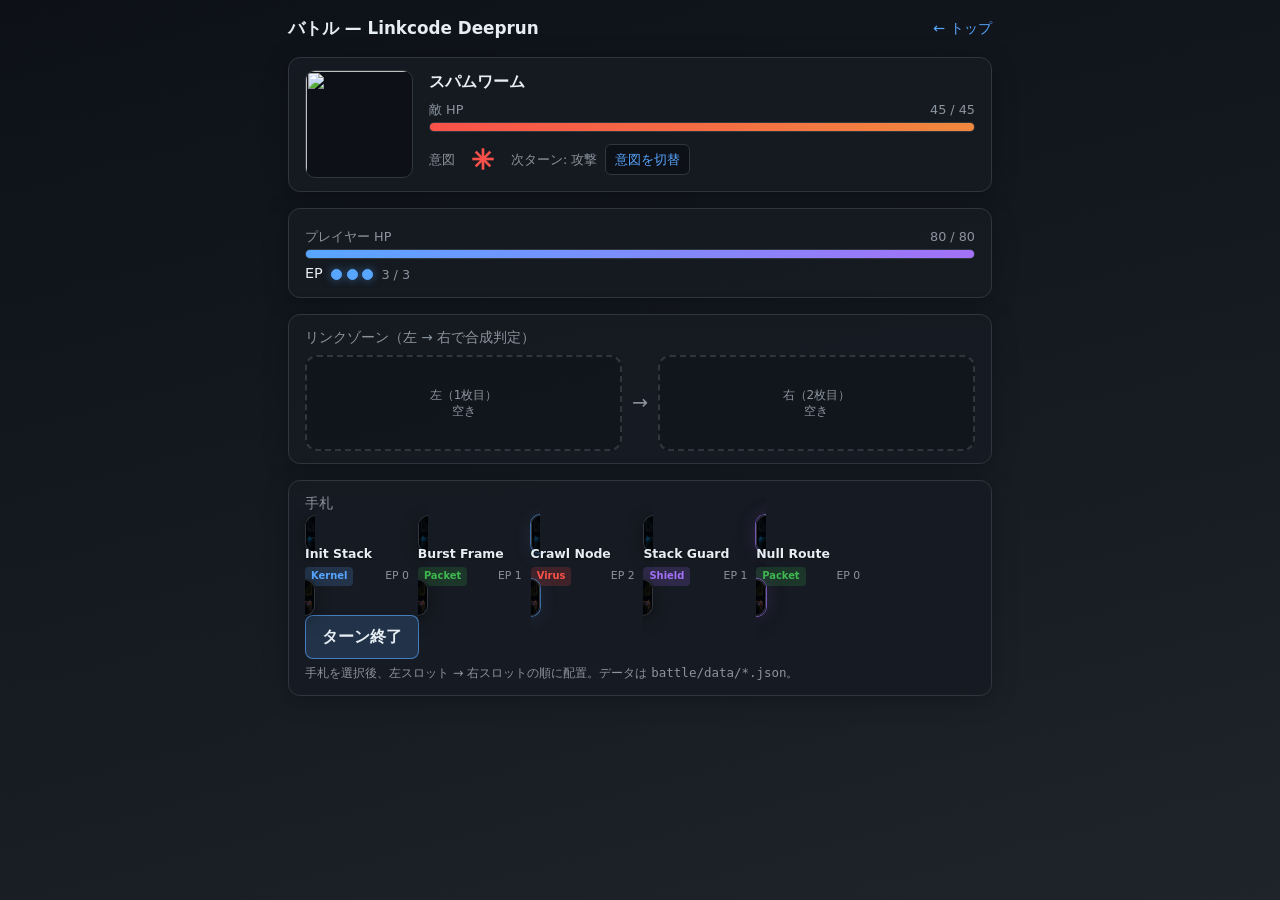
==== battle/index.html @ 56c7a903 "feat(battle): production battle scene, JSON data, asset signoff doc Co-authored-by: Cursor <cursorag" ====
<!DOCTYPE html>
<html lang="ja">
<head>
  <meta charset="UTF-8">
  <meta name="viewport" content="width=device-width, initial-scale=1.0">
  <meta name="description" content="Linkcode Deeprun — バトル（本番UI）">
  <title>バトル — Linkcode Deeprun</title>
  <link rel="stylesheet" href="battle.css">
</head>
<body class="battle-app">
  <div class="battle-shell">
    <header class="battle-head">
      <h1>バトル — Linkcode Deeprun</h1>
      <a class="back" href="../index.html">← トップ</a>
    </header>

    <div id="loadError" class="load-error" role="alert"></div>

    <main id="battleMain" class="battle-grid" hidden>
      <section class="hud-panel enemy-row" aria-label="敵情報">
        <img
          id="enemyImg"
          class="enemy-art"
          src="../assets/concept/enemy-virus.png"
          width="128"
          height="128"
          alt=""
          data-fallback="../assets/concept/enemy-virus.svg"
        >
        <div class="enemy-info">
          <p class="enemy-name" id="enemyName">—</p>
          <div class="bar-block">
            <div class="bar-label"><span>敵 HP</span><span id="enemyHpText">0 / 0</span></div>
            <div class="bar-track">
              <div id="enemyBarFill" class="bar-fill enemy" style="transform: scaleX(1)"></div>
            </div>
          </div>
          <div class="intent-row">
            <span class="intent-label">意図</span>
            <div class="intent-icon" id="intentIcon" aria-hidden="true"></div>
            <span id="intentLabel" class="intent-label">—</span>
            <button type="button" class="btn-ghost" id="btnIntent">意図を切替</button>
          </div>
        </div>
      </section>

      <section class="hud-panel" aria-label="プレイヤー">
        <div class="bar-block">
          <div class="bar-label"><span>プレイヤー HP</span><span id="playerHpText">0 / 0</span></div>
          <div class="bar-track">
            <div id="playerBarFill" class="bar-fill" style="transform: scaleX(1)"></div>
          </div>
        </div>
        <div class="ep-row">
          <span>EP</span>
          <div class="ep-dots" id="epDots" aria-label="エナジー"></div>
          <span id="epCap" class="intent-label">0 / 0</span>
        </div>
      </section>

      <section class="hud-panel" aria-label="リンクゾーン">
        <p class="link-zone-title">リンクゾーン（左 → 右で合成判定）</p>
        <div class="link-slots">
          <button type="button" class="slot" id="slotL" aria-label="リンク左スロット"></button>
          <span class="link-arrow" aria-hidden="true">→</span>
          <button type="button" class="slot" id="slotR" aria-label="リンク右スロット"></button>
        </div>
      </section>

      <section class="hud-panel" aria-label="手札">
        <p class="hand-title">手札</p>
        <div id="handRow" class="hand-row"></div>
        <div class="actions">
          <button type="button" class="btn btn-primary" id="btnEndTurn">ターン終了</button>
        </div>
        <p class="hint">手札を選択後、左スロット → 右スロットの順に配置。データは <code>battle/data/*.json</code>。</p>
      </section>
    </main>
  </div>

  <div id="toast" class="toast-host" role="status" aria-live="polite"></div>

  <script src="battle.js" defer></script>
</body>
</html>
---- battle/battle.css ----
/* Linkcode Deeprun — production battle scene */
:root {
  --bg: #0d1117;
  --surface: #161b22;
  --border: #30363d;
  --text: #e6edf3;
  --muted: #8b949e;
  --accent: #58a6ff;
  --danger: #f85149;
  --ok: #3fb950;
  --type-kernel: #58a6ff;
  --type-packet: #3fb950;
  --type-virus: #f85149;
  --type-shield: #a371f7;
}
* { box-sizing: border-box; }
body.battle-app {
  margin: 0;
  min-height: 100vh;
  font-family: "Segoe UI", "Hiragino Sans", Meiryo, system-ui, sans-serif;
  color: var(--text);
  line-height: 1.5;
  background-color: var(--bg);
  background-image:
    linear-gradient(165deg, rgba(13, 17, 23, 0.92) 0%, rgba(22, 27, 34, 0.88) 50%, rgba(33, 38, 45, 0.9) 100%),
    url("../assets/battle/bg-pattern.svg");
  background-size: auto, 400px 400px;
}

.battle-shell { max-width: 46rem; margin: 0 auto; padding: 1rem 1rem 2.5rem; }
.battle-head {
  display: flex;
  align-items: center;
  justify-content: space-between;
  gap: 0.75rem;
  flex-wrap: wrap;
  margin-bottom: 1rem;
}
.battle-head h1 { font-size: 1.05rem; margin: 0; font-weight: 600; }
.back { font-size: 0.9rem; color: var(--accent); text-decoration: none; }
.back:hover { text-decoration: underline; }

.hud-panel {
  padding: 0.75rem 1rem;
  background: rgba(22, 27, 34, 0.92);
  border: 1px solid var(--border);
  border-radius: 12px;
  box-shadow: 0 4px 24px rgba(0, 0, 0, 0.25);
}

.battle-grid { display: flex; flex-direction: column; gap: 1rem; }

.enemy-row {
  display: flex;
  align-items: flex-start;
  gap: 1rem;
}
.enemy-art {
  width: 96px;
  height: 96px;
  flex-shrink: 0;
  border-radius: 10px;
  object-fit: cover;
  background: var(--bg);
  border: 1px solid var(--border);
}
.enemy-info { flex: 1; min-width: 0; }
.enemy-name { font-weight: 600; margin: 0 0 0.35rem; font-size: 1rem; }

.bar-block { margin-top: 0.35rem; }
.bar-label { display: flex; justify-content: space-between; font-size: 0.8rem; color: var(--muted); margin-bottom: 0.2rem; }
.bar-track {
  height: 10px;
  background: #21262d;
  border-radius: 5px;
  overflow: hidden;
  border: 1px solid var(--border);
}
.bar-fill {
  height: 100%;
  width: 100%;
  transform-origin: left center;
  transform: scaleX(1);
  background: linear-gradient(90deg, var(--accent), #a371f7);
}
.bar-fill.enemy { background: linear-gradient(90deg, #f85149, #f0883e); }

.intent-row { display: flex; align-items: center; gap: 0.5rem; flex-wrap: wrap; margin-top: 0.45rem; }
.intent-label { font-size: 0.8rem; color: var(--muted); }
.intent-icon { width: 40px; height: 40px; display: flex; align-items: center; justify-content: center; }
.intent-icon svg { width: 32px; height: 32px; }

.btn-ghost {
  font: inherit;
  font-size: 0.8rem;
  padding: 0.3rem 0.55rem;
  border-radius: 6px;
  border: 1px solid var(--border);
  background: var(--bg);
  color: var(--accent);
  cursor: pointer;
}
.btn-ghost:hover { border-color: var(--accent); }

.ep-row { display: flex; align-items: center; gap: 0.5rem; font-size: 0.9rem; margin-top: 0.25rem; }
.ep-dots { display: flex; gap: 0.3rem; }
.ep-dot {
  width: 11px; height: 11px; border-radius: 50%;
  background: #30363d;
  border: 1px solid var(--border);
}
.ep-dot.on { background: var(--accent); border-color: var(--accent); box-shadow: 0 0 8px rgba(88, 166, 255, 0.45); }

.link-zone-title { font-size: 0.85rem; color: var(--muted); margin: 0 0 0.5rem; }
.link-slots { display: flex; gap: 0.6rem; align-items: center; flex-wrap: wrap; }
.link-arrow { color: var(--muted); font-size: 1.2rem; user-select: none; }

.slot {
  flex: 1;
  min-height: 6rem;
  min-width: 7rem;
  border: 2px dashed var(--border);
  border-radius: 12px;
  display: flex;
  align-items: center;
  justify-content: center;
  padding: 0.4rem;
  cursor: pointer;
  background: rgba(13, 17, 23, 0.45);
  transition: border-color 0.15s, box-shadow 0.15s;
  font: inherit;
  color: inherit;
}
.slot:hover:not(:disabled) { border-color: var(--accent); }
.slot.filled { border-style: solid; border-color: rgba(63, 185, 80, 0.65); box-shadow: inset 0 0 20px rgba(63, 185, 80, 0.08); }
.slot-hint { font-size: 0.75rem; color: var(--muted); text-align: center; line-height: 1.35; }

.hand-title { font-size: 0.85rem; color: var(--muted); margin: 0 0 0.5rem; }
.hand-row { display: flex; flex-wrap: wrap; gap: 0.55rem; }

.card-chip {
  position: relative;
  min-width: 6.5rem;
  max-width: 9rem;
  padding: 0;
  border: none;
  cursor: pointer;
  text-align: left;
  font: inherit;
  color: var(--text);
  background: transparent;
  border-radius: 10px;
  transition: transform 0.12s ease, box-shadow 0.15s;
}
.card-chip:hover { transform: translateY(-2px); }
.card-chip.is-selected .card-face {
  box-shadow: 0 0 0 2px var(--accent), 0 8px 28px rgba(0, 0, 0, 0.35);
}

.card-face {
  border-radius: 10px;
  padding: 0.5rem 0.55rem 0.55rem;
  min-height: 5.25rem;
  border: 1px solid var(--border);
  background-color: rgba(22, 27, 34, 0.95);
  background-image: url("../assets/concept/card-frame.png");
  background-size: cover;
  background-position: center;
  background-blend-mode: soft-light;
  box-shadow: 0 4px 16px rgba(0, 0, 0, 0.35);
}
.rarity-common .card-face { box-shadow: 0 4px 16px rgba(0, 0, 0, 0.35); }
.rarity-rare .card-face {
  box-shadow: 0 0 0 1px rgba(88, 166, 255, 0.55), 0 4px 20px rgba(88, 166, 255, 0.12);
}
.rarity-legend .card-face {
  box-shadow:
    0 0 0 1px rgba(163, 113, 247, 0.65),
    0 0 18px rgba(163, 113, 247, 0.22),
    0 4px 20px rgba(0, 0, 0, 0.35);
}

.card-name {
  font-size: 0.78rem;
  font-weight: 600;
  display: block;
  line-height: 1.25;
  text-shadow: 0 1px 2px rgba(0, 0, 0, 0.65);
}
.card-meta { display: flex; justify-content: space-between; align-items: center; margin-top: 0.35rem; font-size: 0.68rem; color: var(--muted); }
.type-pill {
  display: inline-block;
  padding: 0.12rem 0.38rem;
  border-radius: 4px;
  font-weight: 600;
  font-size: 0.62rem;
}
.type-kernel { color: var(--type-kernel); background: rgba(88, 166, 255, 0.18); }
.type-packet { color: var(--type-packet); background: rgba(63, 185, 80, 0.18); }
.type-virus { color: var(--type-virus); background: rgba(248, 81, 73, 0.18); }
.type-shield { color: var(--type-shield); background: rgba(163, 113, 247, 0.18); }

.actions { display: flex; gap: 0.5rem; margin-top: 0.35rem; flex-wrap: wrap; }
.btn {
  font: inherit;
  padding: 0.55rem 1rem;
  border-radius: 8px;
  border: 1px solid var(--border);
  background: var(--surface);
  color: var(--text);
  cursor: pointer;
}
.btn:hover { border-color: var(--accent); }
.btn-primary {
  background: rgba(88, 166, 255, 0.18);
  border-color: rgba(88, 166, 255, 0.65);
  font-weight: 600;
}

.hint { font-size: 0.78rem; color: var(--muted); margin: 0.35rem 0 0; }

.load-error {
  display: none;
  padding: 1rem;
  margin-bottom: 1rem;
  border: 1px solid var(--danger);
  border-radius: 10px;
  background: rgba(248, 81, 73, 0.08);
  color: var(--text);
  font-size: 0.9rem;
}
.load-error.is-visible { display: block; }

.toast-host {
  position: fixed;
  bottom: 1rem;
  left: 50%;
  transform: translateX(-50%) translateY(130%);
  max-width: min(92vw, 26rem);
  padding: 0.75rem 1rem;
  background: #21262d;
  border: 1px solid #3fb950;
  border-radius: 10px;
  box-shadow: 0 8px 32px rgba(0, 0, 0, 0.45);
  z-index: 100;
  opacity: 0;
  transition: transform 0.25s ease, opacity 0.25s ease;
  pointer-events: none;
  font-size: 0.88rem;
}
.toast-host.is-visible { transform: translateX(-50%) translateY(0); opacity: 1; }
.toast-host.is-error { border-color: var(--danger); }
.toast-title { font-weight: 600; margin: 0 0 0.25rem; }
.toast-body { margin: 0; color: var(--muted); font-size: 0.82rem; }

@media (min-width: 520px) {
  .enemy-art { width: 108px; height: 108px; }
}
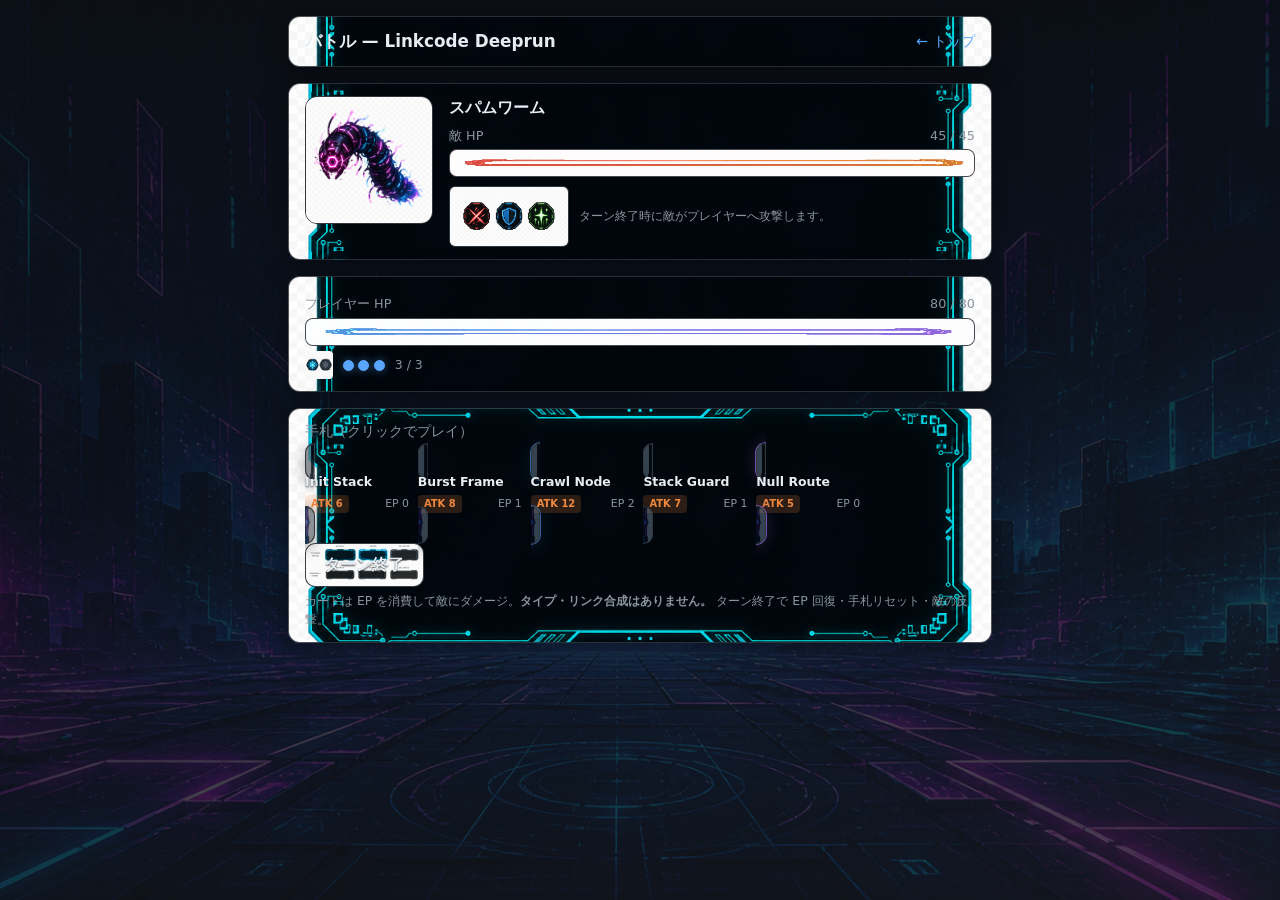
==== commit d73e7e5d: "feat(battle): simple rules, wire V01-V10 assets, update GDD and signoff Co-authored-by: Cursor <curs" ====
--- a/battle/index.html
+++ b/battle/index.html
@@ -3,13 +3,13 @@
 <head>
   <meta charset="UTF-8">
   <meta name="viewport" content="width=device-width, initial-scale=1.0">
-  <meta name="description" content="Linkcode Deeprun — バトル（本番UI）">
+  <meta name="description" content="Linkcode Deeprun — バトル（シンプル版）">
   <title>バトル — Linkcode Deeprun</title>
   <link rel="stylesheet" href="battle.css">
 </head>
 <body class="battle-app">
   <div class="battle-shell">
-    <header class="battle-head">
+    <header class="battle-head hud-panel">
       <h1>バトル — Linkcode Deeprun</h1>
       <a class="back" href="../index.html">← トップ</a>
     </header>
@@ -21,25 +21,22 @@
         <img
           id="enemyImg"
           class="enemy-art"
-          src="../assets/concept/enemy-virus.png"
-          width="128"
-          height="128"
+          src="../assets/battle/V10.png"
+          width="160"
+          height="160"
           alt=""
-          data-fallback="../assets/concept/enemy-virus.svg"
         >
         <div class="enemy-info">
           <p class="enemy-name" id="enemyName">—</p>
           <div class="bar-block">
             <div class="bar-label"><span>敵 HP</span><span id="enemyHpText">0 / 0</span></div>
-            <div class="bar-track">
+            <div class="bar-track bar-track--enemy">
               <div id="enemyBarFill" class="bar-fill enemy" style="transform: scaleX(1)"></div>
             </div>
           </div>
           <div class="intent-row">
-            <span class="intent-label">意図</span>
-            <div class="intent-icon" id="intentIcon" aria-hidden="true"></div>
-            <span id="intentLabel" class="intent-label">—</span>
-            <button type="button" class="btn-ghost" id="btnIntent">意図を切替</button>
+            <img class="intent-art" src="../assets/battle/V06.png" width="120" height="40" alt="" loading="lazy">
+            <span class="intent-caption">ターン終了時に敵がプレイヤーへ攻撃します。</span>
           </div>
         </div>
       </section>
@@ -47,33 +44,24 @@
       <section class="hud-panel" aria-label="プレイヤー">
         <div class="bar-block">
           <div class="bar-label"><span>プレイヤー HP</span><span id="playerHpText">0 / 0</span></div>
-          <div class="bar-track">
+          <div class="bar-track bar-track--player">
             <div id="playerBarFill" class="bar-fill" style="transform: scaleX(1)"></div>
           </div>
         </div>
         <div class="ep-row">
-          <span>EP</span>
+          <img class="ep-art" src="../assets/battle/V04.png" width="96" height="32" alt="" loading="lazy">
           <div class="ep-dots" id="epDots" aria-label="エナジー"></div>
-          <span id="epCap" class="intent-label">0 / 0</span>
-        </div>
-      </section>
-
-      <section class="hud-panel" aria-label="リンクゾーン">
-        <p class="link-zone-title">リンクゾーン（左 → 右で合成判定）</p>
-        <div class="link-slots">
-          <button type="button" class="slot" id="slotL" aria-label="リンク左スロット"></button>
-          <span class="link-arrow" aria-hidden="true">→</span>
-          <button type="button" class="slot" id="slotR" aria-label="リンク右スロット"></button>
+          <span id="epCap" class="intent-caption">0 / 0</span>
         </div>
       </section>
 
       <section class="hud-panel" aria-label="手札">
-        <p class="hand-title">手札</p>
+        <p class="hand-title">手札（クリックでプレイ）</p>
         <div id="handRow" class="hand-row"></div>
         <div class="actions">
           <button type="button" class="btn btn-primary" id="btnEndTurn">ターン終了</button>
         </div>
-        <p class="hint">手札を選択後、左スロット → 右スロットの順に配置。データは <code>battle/data/*.json</code>。</p>
+        <p class="hint">カードは EP を消費して敵にダメージ。<strong>タイプ・リンク合成はありません。</strong> ターン終了で EP 回復・手札リセット・敵の反撃。</p>
       </section>
     </main>
   </div>
--- a/battle/battle.css
+++ b/battle/battle.css
@@ -1,4 +1,4 @@
-/* Linkcode Deeprun — production battle scene */
+/* Linkcode Deeprun — simple battle (assets V01–V10) */
 :root {
   --bg: #0d1117;
   --surface: #161b22;
@@ -8,12 +8,9 @@
   --accent: #58a6ff;
   --danger: #f85149;
   --ok: #3fb950;
-  --type-kernel: #58a6ff;
-  --type-packet: #3fb950;
-  --type-virus: #f85149;
-  --type-shield: #a371f7;
 }
 * { box-sizing: border-box; }
+
 body.battle-app {
   margin: 0;
   min-height: 100vh;
@@ -22,12 +19,20 @@
   line-height: 1.5;
   background-color: var(--bg);
   background-image:
-    linear-gradient(165deg, rgba(13, 17, 23, 0.92) 0%, rgba(22, 27, 34, 0.88) 50%, rgba(33, 38, 45, 0.9) 100%),
-    url("../assets/battle/bg-pattern.svg");
-  background-size: auto, 400px 400px;
+    linear-gradient(165deg, rgba(13, 17, 23, 0.88) 0%, rgba(13, 17, 23, 0.82) 40%, rgba(22, 27, 34, 0.78) 100%),
+    url("../assets/battle/V01.png");
+  background-size: cover;
+  background-position: center;
+  background-attachment: fixed;
+}
+
+body.battle-ended .hand-row button {
+  opacity: 0.45;
+  pointer-events: none;
 }
 
 .battle-shell { max-width: 46rem; margin: 0 auto; padding: 1rem 1rem 2.5rem; }
+
 .battle-head {
   display: flex;
   align-items: center;
@@ -42,10 +47,13 @@
 
 .hud-panel {
   padding: 0.75rem 1rem;
-  background: rgba(22, 27, 34, 0.92);
-  border: 1px solid var(--border);
   border-radius: 12px;
-  box-shadow: 0 4px 24px rgba(0, 0, 0, 0.25);
+  border: 1px solid rgba(48, 54, 61, 0.85);
+  background-color: rgba(22, 27, 34, 0.82);
+  background-image: url("../assets/battle/V02.png");
+  background-size: cover;
+  background-position: center;
+  box-shadow: 0 4px 28px rgba(0, 0, 0, 0.35);
 }
 
 .battle-grid { display: flex; flex-direction: column; gap: 1rem; }
@@ -55,85 +63,110 @@
   align-items: flex-start;
   gap: 1rem;
 }
+
 .enemy-art {
-  width: 96px;
-  height: 96px;
+  width: 112px;
+  height: 112px;
   flex-shrink: 0;
-  border-radius: 10px;
+  border-radius: 12px;
   object-fit: cover;
   background: var(--bg);
   border: 1px solid var(--border);
 }
+
 .enemy-info { flex: 1; min-width: 0; }
 .enemy-name { font-weight: 600; margin: 0 0 0.35rem; font-size: 1rem; }
 
 .bar-block { margin-top: 0.35rem; }
-.bar-label { display: flex; justify-content: space-between; font-size: 0.8rem; color: var(--muted); margin-bottom: 0.2rem; }
+.bar-label { display: flex; justify-content: space-between; font-size: 0.8rem; color: var(--muted); margin-bottom: 0.25rem; }
+
 .bar-track {
-  height: 10px;
-  background: #21262d;
-  border-radius: 5px;
+  position: relative;
+  height: 28px;
+  border-radius: 8px;
   overflow: hidden;
-  border: 1px solid var(--border);
-}
+  border: 1px solid rgba(48, 54, 61, 0.9);
+  background: rgba(13, 17, 23, 0.55);
+}
+
+.bar-track--player {
+  background-image: url("../assets/battle/V03.png");
+  background-size: 100% 100%;
+  background-position: center;
+}
+
+.bar-track--enemy {
+  background-image: url("../assets/battle/V03b.png");
+  background-size: 100% 100%;
+  background-position: center;
+}
+
 .bar-fill {
-  height: 100%;
+  position: absolute;
+  left: 0;
+  top: 0;
+  bottom: 0;
   width: 100%;
   transform-origin: left center;
   transform: scaleX(1);
-  background: linear-gradient(90deg, var(--accent), #a371f7);
-}
-.bar-fill.enemy { background: linear-gradient(90deg, #f85149, #f0883e); }
-
-.intent-row { display: flex; align-items: center; gap: 0.5rem; flex-wrap: wrap; margin-top: 0.45rem; }
-.intent-label { font-size: 0.8rem; color: var(--muted); }
-.intent-icon { width: 40px; height: 40px; display: flex; align-items: center; justify-content: center; }
-.intent-icon svg { width: 32px; height: 32px; }
-
-.btn-ghost {
-  font: inherit;
-  font-size: 0.8rem;
-  padding: 0.3rem 0.55rem;
+  opacity: 0.92;
+  background: linear-gradient(90deg, rgba(88, 166, 255, 0.95), rgba(163, 113, 247, 0.95));
+  mix-blend-mode: screen;
+}
+
+.bar-fill.enemy {
+  background: linear-gradient(90deg, rgba(248, 81, 73, 0.95), rgba(240, 136, 62, 0.95));
+}
+
+.intent-row {
+  display: flex;
+  align-items: center;
+  gap: 0.65rem;
+  flex-wrap: wrap;
+  margin-top: 0.55rem;
+}
+
+.intent-art {
+  display: block;
+  max-width: 140px;
+  height: auto;
   border-radius: 6px;
   border: 1px solid var(--border);
-  background: var(--bg);
-  color: var(--accent);
-  cursor: pointer;
-}
-.btn-ghost:hover { border-color: var(--accent); }
-
-.ep-row { display: flex; align-items: center; gap: 0.5rem; font-size: 0.9rem; margin-top: 0.25rem; }
+  background: rgba(13, 17, 23, 0.45);
+}
+
+.intent-caption { font-size: 0.78rem; color: var(--muted); flex: 1; min-width: 8rem; }
+
+.ep-row {
+  display: flex;
+  align-items: center;
+  gap: 0.6rem;
+  font-size: 0.9rem;
+  margin-top: 0.35rem;
+  flex-wrap: wrap;
+}
+
+.ep-art {
+  display: block;
+  height: 28px;
+  width: auto;
+  object-fit: contain;
+  border-radius: 4px;
+}
+
 .ep-dots { display: flex; gap: 0.3rem; }
 .ep-dot {
-  width: 11px; height: 11px; border-radius: 50%;
+  width: 11px;
+  height: 11px;
+  border-radius: 50%;
   background: #30363d;
   border: 1px solid var(--border);
 }
-.ep-dot.on { background: var(--accent); border-color: var(--accent); box-shadow: 0 0 8px rgba(88, 166, 255, 0.45); }
-
-.link-zone-title { font-size: 0.85rem; color: var(--muted); margin: 0 0 0.5rem; }
-.link-slots { display: flex; gap: 0.6rem; align-items: center; flex-wrap: wrap; }
-.link-arrow { color: var(--muted); font-size: 1.2rem; user-select: none; }
-
-.slot {
-  flex: 1;
-  min-height: 6rem;
-  min-width: 7rem;
-  border: 2px dashed var(--border);
-  border-radius: 12px;
-  display: flex;
-  align-items: center;
-  justify-content: center;
-  padding: 0.4rem;
-  cursor: pointer;
-  background: rgba(13, 17, 23, 0.45);
-  transition: border-color 0.15s, box-shadow 0.15s;
-  font: inherit;
-  color: inherit;
-}
-.slot:hover:not(:disabled) { border-color: var(--accent); }
-.slot.filled { border-style: solid; border-color: rgba(63, 185, 80, 0.65); box-shadow: inset 0 0 20px rgba(63, 185, 80, 0.08); }
-.slot-hint { font-size: 0.75rem; color: var(--muted); text-align: center; line-height: 1.35; }
+.ep-dot.on {
+  background: var(--accent);
+  border-color: var(--accent);
+  box-shadow: 0 0 8px rgba(88, 166, 255, 0.45);
+}
 
 .hand-title { font-size: 0.85rem; color: var(--muted); margin: 0 0 0.5rem; }
 .hand-row { display: flex; flex-wrap: wrap; gap: 0.55rem; }
@@ -152,24 +185,23 @@
   border-radius: 10px;
   transition: transform 0.12s ease, box-shadow 0.15s;
 }
-.card-chip:hover { transform: translateY(-2px); }
-.card-chip.is-selected .card-face {
-  box-shadow: 0 0 0 2px var(--accent), 0 8px 28px rgba(0, 0, 0, 0.35);
-}
+
+.card-chip:hover:not(:disabled) { transform: translateY(-2px); }
+.card-chip:disabled { cursor: not-allowed; }
 
 .card-face {
   border-radius: 10px;
   padding: 0.5rem 0.55rem 0.55rem;
   min-height: 5.25rem;
   border: 1px solid var(--border);
-  background-color: rgba(22, 27, 34, 0.95);
-  background-image: url("../assets/concept/card-frame.png");
+  background-color: rgba(22, 27, 34, 0.75);
+  background-image: url("../assets/battle/V08.png");
   background-size: cover;
   background-position: center;
   background-blend-mode: soft-light;
   box-shadow: 0 4px 16px rgba(0, 0, 0, 0.35);
 }
-.rarity-common .card-face { box-shadow: 0 4px 16px rgba(0, 0, 0, 0.35); }
+
 .rarity-rare .card-face {
   box-shadow: 0 0 0 1px rgba(88, 166, 255, 0.55), 0 4px 20px rgba(88, 166, 255, 0.12);
 }
@@ -187,37 +219,60 @@
   line-height: 1.25;
   text-shadow: 0 1px 2px rgba(0, 0, 0, 0.65);
 }
-.card-meta { display: flex; justify-content: space-between; align-items: center; margin-top: 0.35rem; font-size: 0.68rem; color: var(--muted); }
-.type-pill {
+
+.card-meta {
+  display: flex;
+  justify-content: space-between;
+  align-items: center;
+  margin-top: 0.35rem;
+  font-size: 0.68rem;
+  color: var(--muted);
+}
+
+.dmg-badge {
   display: inline-block;
   padding: 0.12rem 0.38rem;
   border-radius: 4px;
-  font-weight: 600;
+  font-weight: 700;
   font-size: 0.62rem;
-}
-.type-kernel { color: var(--type-kernel); background: rgba(88, 166, 255, 0.18); }
-.type-packet { color: var(--type-packet); background: rgba(63, 185, 80, 0.18); }
-.type-virus { color: var(--type-virus); background: rgba(248, 81, 73, 0.18); }
-.type-shield { color: var(--type-shield); background: rgba(163, 113, 247, 0.18); }
+  color: #f0883e;
+  background: rgba(240, 136, 62, 0.18);
+}
 
 .actions { display: flex; gap: 0.5rem; margin-top: 0.35rem; flex-wrap: wrap; }
+
 .btn {
   font: inherit;
-  padding: 0.55rem 1rem;
-  border-radius: 8px;
-  border: 1px solid var(--border);
-  background: var(--surface);
+  padding: 0.55rem 1.15rem;
+  border-radius: 10px;
+  border: 1px solid rgba(48, 54, 61, 0.95);
   color: var(--text);
   cursor: pointer;
-}
-.btn:hover { border-color: var(--accent); }
+  background-color: rgba(22, 27, 34, 0.65);
+  background-image: url("../assets/battle/V07.png");
+  background-size: cover;
+  background-position: center;
+  text-shadow: 0 1px 2px rgba(0, 0, 0, 0.75);
+}
+
+.btn:hover:not(:disabled) {
+  filter: brightness(1.08);
+}
+
+.btn:disabled {
+  opacity: 0.45;
+  cursor: not-allowed;
+}
+
 .btn-primary {
-  background: rgba(88, 166, 255, 0.18);
-  border-color: rgba(88, 166, 255, 0.65);
-  font-weight: 600;
-}
-
-.hint { font-size: 0.78rem; color: var(--muted); margin: 0.35rem 0 0; }
+  font-weight: 700;
+}
+
+.hint {
+  font-size: 0.78rem;
+  color: var(--muted);
+  margin: 0.35rem 0 0;
+}
 
 .load-error {
   display: none;
@@ -254,5 +309,5 @@
 .toast-body { margin: 0; color: var(--muted); font-size: 0.82rem; }
 
 @media (min-width: 520px) {
-  .enemy-art { width: 108px; height: 108px; }
-}
+  .enemy-art { width: 128px; height: 128px; }
+}
